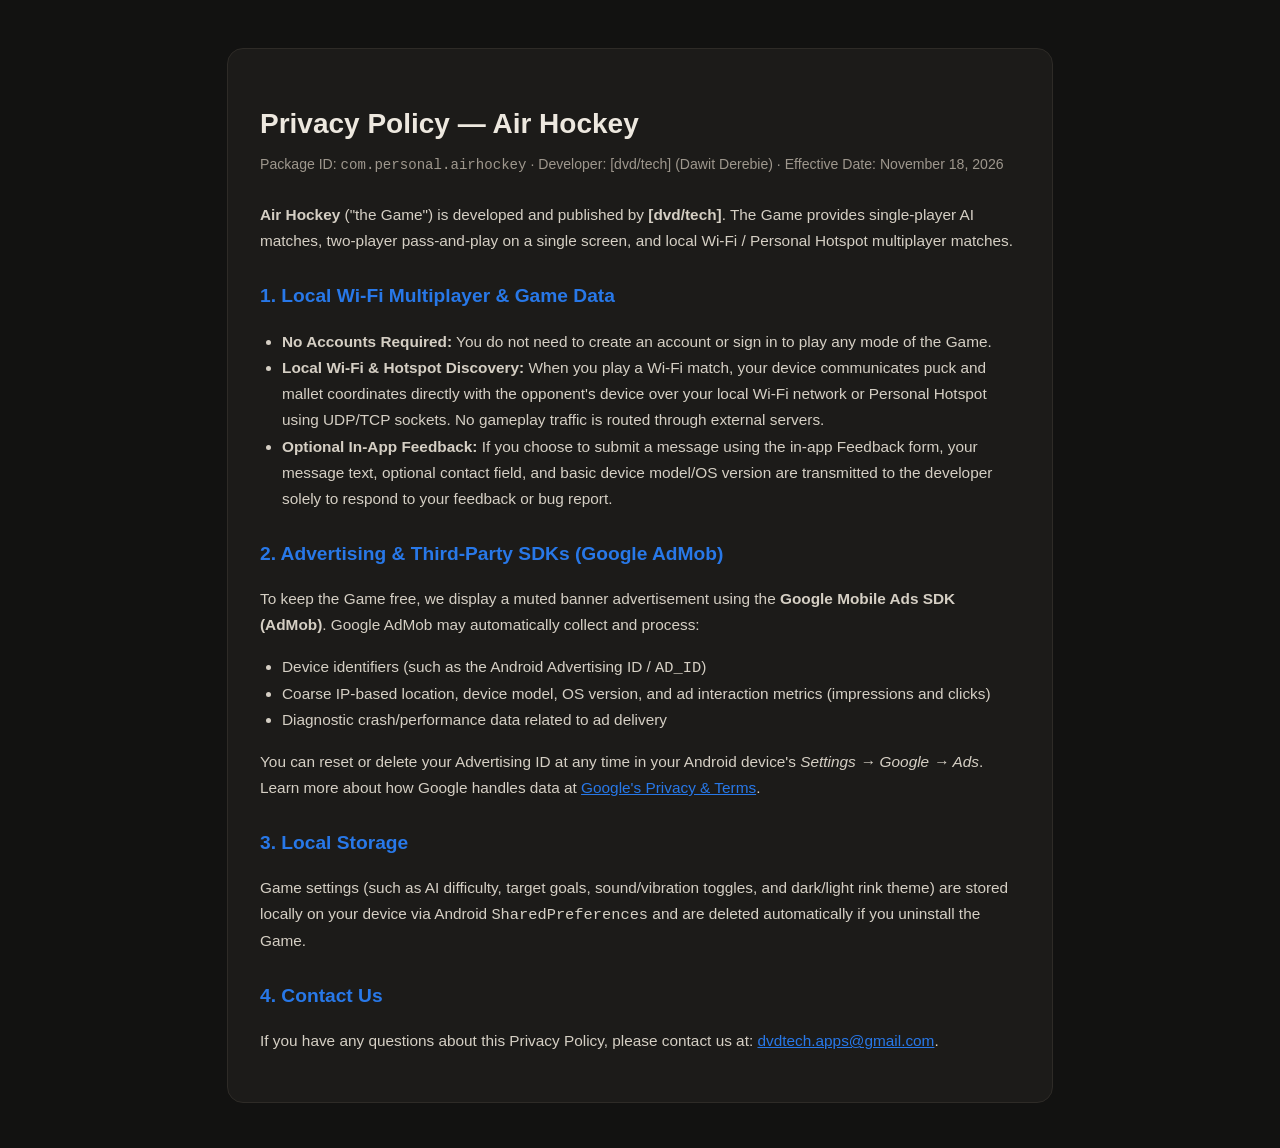
==== air-hockey-privacy.html @ 8755b87b "Publish [dvd/tech] privacy policies and AdMob app-ads.txt" ====
<!DOCTYPE html>
<html lang="en">
<head>
  <meta charset="UTF-8">
  <meta name="viewport" content="width=device-width, initial-scale=1.0">
  <title>Privacy Policy — Air Hockey ([dvd/tech])</title>
  <style>
    body {
      font-family: -apple-system, BlinkMacSystemFont, "Segoe UI", Roboto, sans-serif;
      background: #121211;
      color: #EDE8DF;
      line-height: 1.7;
      padding: 40px 20px;
    }
    .container {
      max-width: 760px;
      margin: 0 auto;
      background: #1C1B19;
      border: 1px solid #2E2B27;
      border-radius: 16px;
      padding: 32px;
    }
    h1 { font-size: 1.75rem; margin-bottom: 6px; }
    h2 { font-size: 1.2rem; margin-top: 26px; margin-bottom: 8px; color: #2878E8; }
    p, li { color: #D5CFC4; font-size: 0.96rem; }
    ul { padding-left: 22px; margin-bottom: 12px; }
    .meta { color: #9E978D; font-size: 0.88rem; margin-bottom: 24px; }
    a { color: #2878E8; }
  </style>
</head>
<body>
  <div class="container">
    <h1>Privacy Policy — Air Hockey</h1>
    <div class="meta">Package ID: <code>com.personal.airhockey</code> · Developer: [dvd/tech] (Dawit Derebie) · Effective Date: November 18, 2026</div>

    <p><strong>Air Hockey</strong> ("the Game") is developed and published by <strong>[dvd/tech]</strong>. The Game provides single-player AI matches, two-player pass-and-play on a single screen, and local Wi-Fi / Personal Hotspot multiplayer matches.</p>

    <h2>1. Local Wi-Fi Multiplayer & Game Data</h2>
    <ul>
      <li><strong>No Accounts Required:</strong> You do not need to create an account or sign in to play any mode of the Game.</li>
      <li><strong>Local Wi-Fi &amp; Hotspot Discovery:</strong> When you play a Wi-Fi match, your device communicates puck and mallet coordinates directly with the opponent's device over your local Wi-Fi network or Personal Hotspot using UDP/TCP sockets. No gameplay traffic is routed through external servers.</li>
      <li><strong>Optional In-App Feedback:</strong> If you choose to submit a message using the in-app Feedback form, your message text, optional contact field, and basic device model/OS version are transmitted to the developer solely to respond to your feedback or bug report.</li>
    </ul>

    <h2>2. Advertising & Third-Party SDKs (Google AdMob)</h2>
    <p>To keep the Game free, we display a muted banner advertisement using the <strong>Google Mobile Ads SDK (AdMob)</strong>. Google AdMob may automatically collect and process:</p>
    <ul>
      <li>Device identifiers (such as the Android Advertising ID / <code>AD_ID</code>)</li>
      <li>Coarse IP-based location, device model, OS version, and ad interaction metrics (impressions and clicks)</li>
      <li>Diagnostic crash/performance data related to ad delivery</li>
    </ul>
    <p>You can reset or delete your Advertising ID at any time in your Android device's <em>Settings &rarr; Google &rarr; Ads</em>. Learn more about how Google handles data at <a href="https://policies.google.com/technologies/partner-sites" target="_blank" rel="noopener">Google's Privacy &amp; Terms</a>.</p>

    <h2>3. Local Storage</h2>
    <p>Game settings (such as AI difficulty, target goals, sound/vibration toggles, and dark/light rink theme) are stored locally on your device via Android <code>SharedPreferences</code> and are deleted automatically if you uninstall the Game.</p>

    <h2>4. Contact Us</h2>
    <p>If you have any questions about this Privacy Policy, please contact us at: <a href="mailto:dvdtech.apps@gmail.com">dvdtech.apps@gmail.com</a>.</p>
  </div>
</body>
</html>
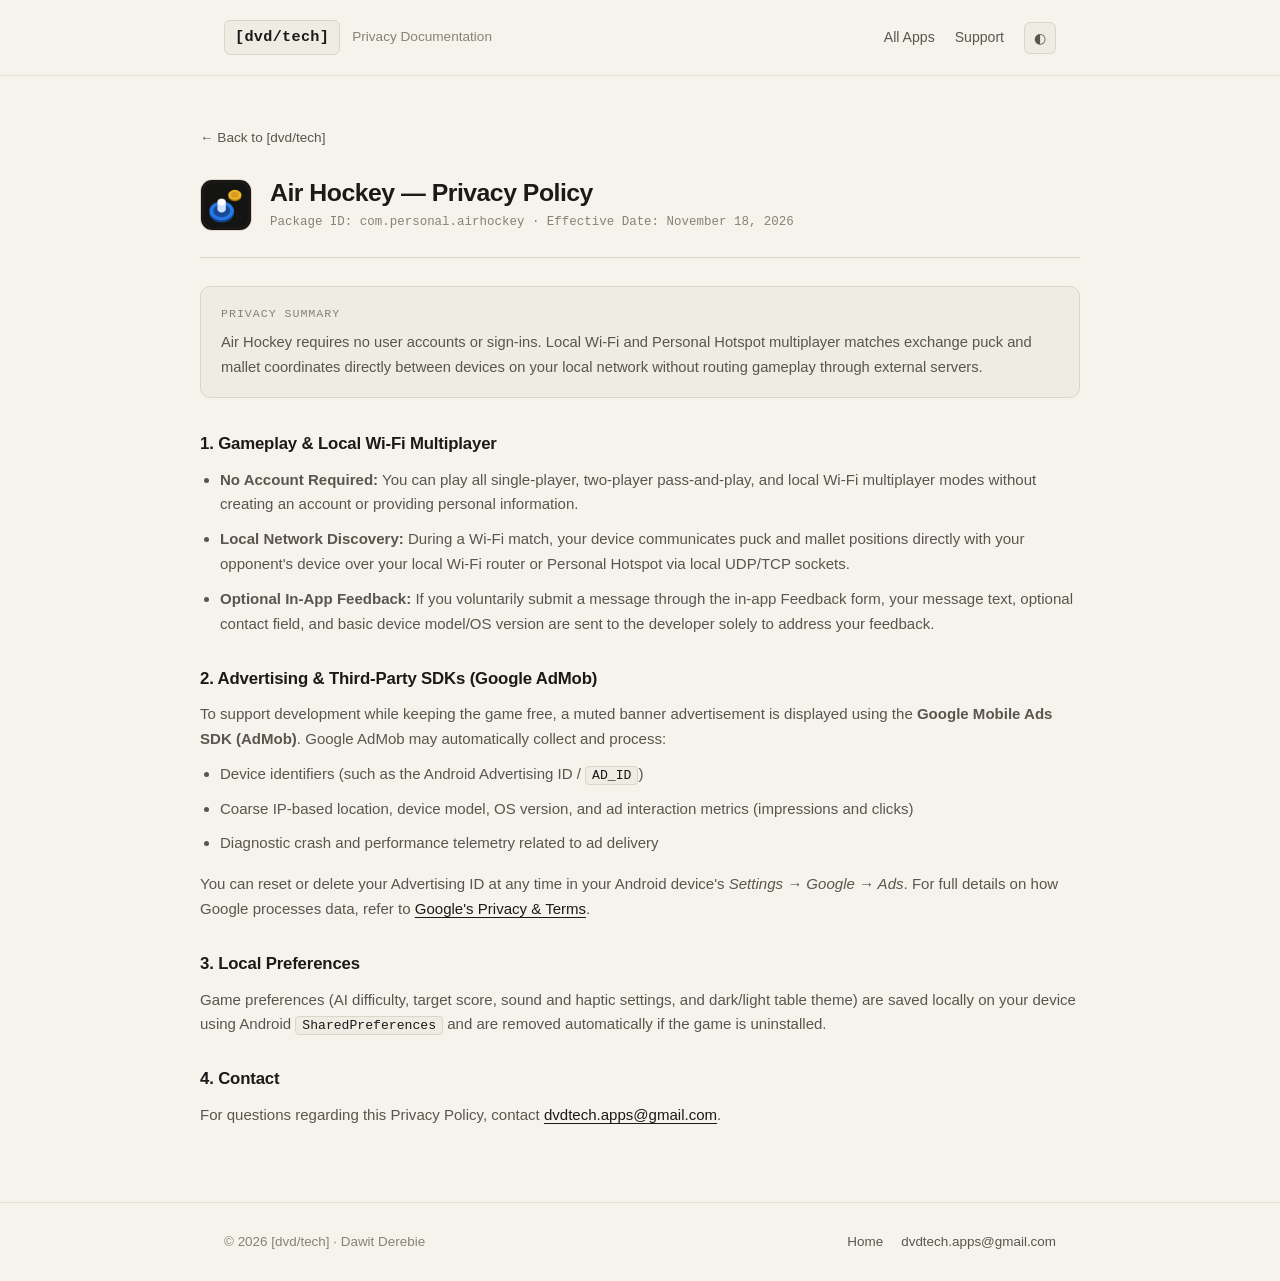
==== commit c2eaabfb: "Redesign [dvd/tech] studio site and privacy documentation with refined editorial layout" ====
--- a/air-hockey-privacy.html
+++ b/air-hockey-privacy.html
@@ -3,59 +3,88 @@
 <head>
   <meta charset="UTF-8">
   <meta name="viewport" content="width=device-width, initial-scale=1.0">
-  <title>Privacy Policy — Air Hockey ([dvd/tech])</title>
-  <style>
-    body {
-      font-family: -apple-system, BlinkMacSystemFont, "Segoe UI", Roboto, sans-serif;
-      background: #121211;
-      color: #EDE8DF;
-      line-height: 1.7;
-      padding: 40px 20px;
+  <title>Privacy Policy — Air Hockey · [dvd/tech]</title>
+  <link rel="stylesheet" href="/style.css">
+  <script>
+    (function() {
+      var saved = localStorage.getItem('dvdtech_theme');
+      if (saved === 'light' || saved === 'dark') {
+        document.documentElement.setAttribute('data-theme', saved);
+      } else if (window.matchMedia && window.matchMedia('(prefers-color-scheme: light)').matches) {
+        document.documentElement.setAttribute('data-theme', 'light');
+      }
+    })();
+    function toggleTheme() {
+      var cur = document.documentElement.getAttribute('data-theme') === 'light' ? 'dark' : 'light';
+      document.documentElement.setAttribute('data-theme', cur);
+      localStorage.setItem('dvdtech_theme', cur);
     }
-    .container {
-      max-width: 760px;
-      margin: 0 auto;
-      background: #1C1B19;
-      border: 1px solid #2E2B27;
-      border-radius: 16px;
-      padding: 32px;
-    }
-    h1 { font-size: 1.75rem; margin-bottom: 6px; }
-    h2 { font-size: 1.2rem; margin-top: 26px; margin-bottom: 8px; color: #2878E8; }
-    p, li { color: #D5CFC4; font-size: 0.96rem; }
-    ul { padding-left: 22px; margin-bottom: 12px; }
-    .meta { color: #9E978D; font-size: 0.88rem; margin-bottom: 24px; }
-    a { color: #2878E8; }
-  </style>
+  </script>
 </head>
 <body>
-  <div class="container">
-    <h1>Privacy Policy — Air Hockey</h1>
-    <div class="meta">Package ID: <code>com.personal.airhockey</code> · Developer: [dvd/tech] (Dawit Derebie) · Effective Date: November 18, 2026</div>
+  <header class="site-header">
+    <div class="container header-inner">
+      <a href="/" class="brand-link">
+        <span class="brand-mark">[dvd/tech]</span>
+        <span class="brand-sub">Privacy Documentation</span>
+      </a>
+      <nav class="nav-actions">
+        <a href="/" class="nav-link">All Apps</a>
+        <a href="mailto:dvdtech.apps@gmail.com" class="nav-link">Support</a>
+        <button class="theme-btn" onclick="toggleTheme()" aria-label="Toggle color theme" title="Toggle Light/Dark Theme">&#9680;</button>
+      </nav>
+    </div>
+  </header>
 
-    <p><strong>Air Hockey</strong> ("the Game") is developed and published by <strong>[dvd/tech]</strong>. The Game provides single-player AI matches, two-player pass-and-play on a single screen, and local Wi-Fi / Personal Hotspot multiplayer matches.</p>
+  <main class="container doc-wrapper">
+    <a href="/" class="breadcrumb">&larr; Back to [dvd/tech]</a>
 
-    <h2>1. Local Wi-Fi Multiplayer & Game Data</h2>
-    <ul>
-      <li><strong>No Accounts Required:</strong> You do not need to create an account or sign in to play any mode of the Game.</li>
-      <li><strong>Local Wi-Fi &amp; Hotspot Discovery:</strong> When you play a Wi-Fi match, your device communicates puck and mallet coordinates directly with the opponent's device over your local Wi-Fi network or Personal Hotspot using UDP/TCP sockets. No gameplay traffic is routed through external servers.</li>
-      <li><strong>Optional In-App Feedback:</strong> If you choose to submit a message using the in-app Feedback form, your message text, optional contact field, and basic device model/OS version are transmitted to the developer solely to respond to your feedback or bug report.</li>
-    </ul>
+    <div class="doc-header">
+      <img src="/assets/air-hockey-icon.png" alt="Air Hockey">
+      <div>
+        <h1>Air Hockey — Privacy Policy</h1>
+        <div class="doc-sub">Package ID: com.personal.airhockey &middot; Effective Date: November 18, 2026</div>
+      </div>
+    </div>
 
-    <h2>2. Advertising & Third-Party SDKs (Google AdMob)</h2>
-    <p>To keep the Game free, we display a muted banner advertisement using the <strong>Google Mobile Ads SDK (AdMob)</strong>. Google AdMob may automatically collect and process:</p>
-    <ul>
-      <li>Device identifiers (such as the Android Advertising ID / <code>AD_ID</code>)</li>
-      <li>Coarse IP-based location, device model, OS version, and ad interaction metrics (impressions and clicks)</li>
-      <li>Diagnostic crash/performance data related to ad delivery</li>
-    </ul>
-    <p>You can reset or delete your Advertising ID at any time in your Android device's <em>Settings &rarr; Google &rarr; Ads</em>. Learn more about how Google handles data at <a href="https://policies.google.com/technologies/partner-sites" target="_blank" rel="noopener">Google's Privacy &amp; Terms</a>.</p>
+    <div class="summary-box">
+      <div class="summary-label">Privacy Summary</div>
+      <p>Air Hockey requires no user accounts or sign-ins. Local Wi-Fi and Personal Hotspot multiplayer matches exchange puck and mallet coordinates directly between devices on your local network without routing gameplay through external servers.</p>
+    </div>
 
-    <h2>3. Local Storage</h2>
-    <p>Game settings (such as AI difficulty, target goals, sound/vibration toggles, and dark/light rink theme) are stored locally on your device via Android <code>SharedPreferences</code> and are deleted automatically if you uninstall the Game.</p>
+    <div class="doc-content">
+      <h2>1. Gameplay &amp; Local Wi-Fi Multiplayer</h2>
+      <ul>
+        <li><strong>No Account Required:</strong> You can play all single-player, two-player pass-and-play, and local Wi-Fi multiplayer modes without creating an account or providing personal information.</li>
+        <li><strong>Local Network Discovery:</strong> During a Wi-Fi match, your device communicates puck and mallet positions directly with your opponent's device over your local Wi-Fi router or Personal Hotspot via local UDP/TCP sockets.</li>
+        <li><strong>Optional In-App Feedback:</strong> If you voluntarily submit a message through the in-app Feedback form, your message text, optional contact field, and basic device model/OS version are sent to the developer solely to address your feedback.</li>
+      </ul>
 
-    <h2>4. Contact Us</h2>
-    <p>If you have any questions about this Privacy Policy, please contact us at: <a href="mailto:dvdtech.apps@gmail.com">dvdtech.apps@gmail.com</a>.</p>
-  </div>
+      <h2>2. Advertising &amp; Third-Party SDKs (Google AdMob)</h2>
+      <p>To support development while keeping the game free, a muted banner advertisement is displayed using the <strong>Google Mobile Ads SDK (AdMob)</strong>. Google AdMob may automatically collect and process:</p>
+      <ul>
+        <li>Device identifiers (such as the Android Advertising ID / <code>AD_ID</code>)</li>
+        <li>Coarse IP-based location, device model, OS version, and ad interaction metrics (impressions and clicks)</li>
+        <li>Diagnostic crash and performance telemetry related to ad delivery</li>
+      </ul>
+      <p>You can reset or delete your Advertising ID at any time in your Android device's <em>Settings &rarr; Google &rarr; Ads</em>. For full details on how Google processes data, refer to <a href="https://policies.google.com/technologies/partner-sites" target="_blank" rel="noopener">Google's Privacy &amp; Terms</a>.</p>
+
+      <h2>3. Local Preferences</h2>
+      <p>Game preferences (AI difficulty, target score, sound and haptic settings, and dark/light table theme) are saved locally on your device using Android <code>SharedPreferences</code> and are removed automatically if the game is uninstalled.</p>
+
+      <h2>4. Contact</h2>
+      <p>For questions regarding this Privacy Policy, contact <a href="mailto:dvdtech.apps@gmail.com">dvdtech.apps@gmail.com</a>.</p>
+    </div>
+  </main>
+
+  <footer class="site-footer">
+    <div class="container footer-inner">
+      <span>&copy; 2026 [dvd/tech] &middot; Dawit Derebie</span>
+      <div class="footer-links">
+        <a href="/">Home</a>
+        <a href="mailto:dvdtech.apps@gmail.com">dvdtech.apps@gmail.com</a>
+      </div>
+    </div>
+  </footer>
 </body>
 </html>
--- a/style.css
+++ b/style.css
@@ -0,0 +1,485 @@
+:root {
+  --bg: #111110;
+  --surface: #181715;
+  --surface-hover: #1E1D1A;
+  --border: #282623;
+  --border-subtle: #201E1C;
+  --text: #ECE7DF;
+  --text-secondary: #A69F95;
+  --text-muted: #706B63;
+  --accent: #C87A4B;
+  --badge-bg: #211F1C;
+  --shadow: 0 1px 2px rgba(0, 0, 0, 0.35);
+}
+
+[data-theme="light"] {
+  --bg: #F6F3EC;
+  --surface: #EFECE4;
+  --surface-hover: #E8E4DA;
+  --border: #DCD6CA;
+  --border-subtle: #E5E0D5;
+  --text: #1B1A18;
+  --text-secondary: #5A554E;
+  --text-muted: #878178;
+  --accent: #B56535;
+  --badge-bg: #E5E0D5;
+  --shadow: 0 1px 2px rgba(0, 0, 0, 0.04);
+}
+
+* {
+  box-sizing: border-box;
+  margin: 0;
+  padding: 0;
+}
+
+html {
+  font-size: 16px;
+  -webkit-font-smoothing: antialiased;
+  -moz-osx-font-smoothing: grayscale;
+  scroll-behavior: smooth;
+}
+
+body {
+  font-family: -apple-system, BlinkMacSystemFont, "Inter", "Segoe UI", Roboto, Helvetica, Arial, sans-serif;
+  background-color: var(--bg);
+  color: var(--text);
+  line-height: 1.65;
+  min-height: 100vh;
+  display: flex;
+  flex-direction: column;
+  transition: background-color 0.2s ease, color 0.2s ease;
+}
+
+.container {
+  width: 100%;
+  max-width: 880px;
+  margin: 0 auto;
+  padding: 0 24px;
+}
+
+/* Header & Navigation */
+.site-header {
+  border-bottom: 1px solid var(--border-subtle);
+  padding: 20px 0;
+}
+
+.header-inner {
+  display: flex;
+  align-items: center;
+  justify-content: space-between;
+  gap: 16px;
+}
+
+.brand-link {
+  display: inline-flex;
+  align-items: center;
+  gap: 12px;
+  text-decoration: none;
+  color: var(--text);
+}
+
+.brand-mark {
+  font-family: ui-monospace, "SF Mono", SFMono-Regular, Menlo, Consolas, monospace;
+  font-size: 0.95rem;
+  font-weight: 600;
+  letter-spacing: 0.02em;
+  color: var(--text);
+  padding: 4px 10px;
+  background: var(--surface);
+  border: 1px solid var(--border);
+  border-radius: 6px;
+}
+
+.brand-sub {
+  font-size: 0.85rem;
+  color: var(--text-muted);
+  font-weight: 500;
+}
+
+.nav-actions {
+  display: flex;
+  align-items: center;
+  gap: 20px;
+}
+
+.nav-link {
+  color: var(--text-secondary);
+  text-decoration: none;
+  font-size: 0.88rem;
+  font-weight: 500;
+  transition: color 0.15s ease;
+}
+
+.nav-link:hover {
+  color: var(--text);
+}
+
+.theme-btn {
+  background: var(--surface);
+  border: 1px solid var(--border);
+  color: var(--text-secondary);
+  width: 32px;
+  height: 32px;
+  border-radius: 6px;
+  cursor: pointer;
+  display: inline-flex;
+  align-items: center;
+  justify-content: center;
+  font-size: 0.85rem;
+  transition: border-color 0.15s ease, color 0.15s ease;
+}
+
+.theme-btn:hover {
+  color: var(--text);
+  border-color: var(--text-muted);
+}
+
+/* Hero Section */
+.hero {
+  padding: 64px 0 48px;
+  border-bottom: 1px solid var(--border-subtle);
+}
+
+.hero-eyebrow {
+  font-family: ui-monospace, "SF Mono", SFMono-Regular, Menlo, monospace;
+  font-size: 0.78rem;
+  text-transform: uppercase;
+  letter-spacing: 0.1em;
+  color: var(--text-muted);
+  margin-bottom: 14px;
+}
+
+.hero h1 {
+  font-size: clamp(1.75rem, 3.5vw, 2.35rem);
+  font-weight: 650;
+  letter-spacing: -0.025em;
+  line-height: 1.22;
+  color: var(--text);
+  max-width: 640px;
+  margin-bottom: 16px;
+}
+
+.hero p {
+  font-size: 1.02rem;
+  color: var(--text-secondary);
+  max-width: 600px;
+  line-height: 1.65;
+}
+
+/* Section Headers */
+.section {
+  padding: 48px 0;
+}
+
+.section-header {
+  display: flex;
+  align-items: baseline;
+  justify-content: space-between;
+  margin-bottom: 24px;
+}
+
+.section-title {
+  font-family: ui-monospace, "SF Mono", SFMono-Regular, Menlo, monospace;
+  font-size: 0.78rem;
+  text-transform: uppercase;
+  letter-spacing: 0.1em;
+  color: var(--text-muted);
+  font-weight: 600;
+}
+
+/* App Cards */
+.app-list {
+  display: flex;
+  flex-direction: column;
+  gap: 16px;
+}
+
+.app-card {
+  background: var(--surface);
+  border: 1px solid var(--border);
+  border-radius: 12px;
+  padding: 24px;
+  display: flex;
+  gap: 22px;
+  align-items: flex-start;
+  box-shadow: var(--shadow);
+  transition: border-color 0.15s ease, background-color 0.15s ease;
+}
+
+.app-card:hover {
+  background: var(--surface-hover);
+}
+
+.app-icon {
+  width: 60px;
+  height: 60px;
+  border-radius: 14px;
+  flex-shrink: 0;
+  border: 1px solid var(--border);
+  object-fit: cover;
+}
+
+.app-body {
+  flex: 1;
+  min-width: 0;
+}
+
+.app-top {
+  display: flex;
+  align-items: center;
+  justify-content: space-between;
+  gap: 12px;
+  flex-wrap: wrap;
+  margin-bottom: 6px;
+}
+
+.app-title-group {
+  display: flex;
+  align-items: center;
+  gap: 10px;
+}
+
+.app-name {
+  font-size: 1.12rem;
+  font-weight: 620;
+  letter-spacing: -0.01em;
+  color: var(--text);
+}
+
+.app-tag {
+  font-family: ui-monospace, "SF Mono", SFMono-Regular, Menlo, monospace;
+  font-size: 0.72rem;
+  color: var(--text-secondary);
+  background: var(--badge-bg);
+  border: 1px solid var(--border);
+  padding: 2px 8px;
+  border-radius: 5px;
+}
+
+.app-desc {
+  font-size: 0.94rem;
+  color: var(--text-secondary);
+  margin-bottom: 14px;
+  line-height: 1.6;
+}
+
+.app-meta {
+  display: flex;
+  align-items: center;
+  justify-content: space-between;
+  flex-wrap: wrap;
+  gap: 12px;
+  padding-top: 12px;
+  border-top: 1px solid var(--border-subtle);
+}
+
+.spec-list {
+  display: flex;
+  flex-wrap: wrap;
+  gap: 14px;
+  list-style: none;
+}
+
+.spec-list li {
+  font-size: 0.8rem;
+  color: var(--text-muted);
+  display: inline-flex;
+  align-items: center;
+  gap: 6px;
+}
+
+.spec-list li::before {
+  content: "";
+  width: 4px;
+  height: 4px;
+  border-radius: 50%;
+  background: var(--text-muted);
+}
+
+.policy-link {
+  font-size: 0.84rem;
+  font-weight: 500;
+  color: var(--text);
+  text-decoration: none;
+  display: inline-flex;
+  align-items: center;
+  gap: 4px;
+  transition: color 0.15s ease;
+}
+
+.policy-link:hover {
+  color: var(--accent);
+}
+
+/* Principles Grid */
+.principles-grid {
+  display: grid;
+  grid-template-columns: repeat(auto-fit, minmax(240px, 1fr));
+  gap: 16px;
+}
+
+.principle-card {
+  background: var(--surface);
+  border: 1px solid var(--border);
+  border-radius: 10px;
+  padding: 20px;
+}
+
+.principle-card h3 {
+  font-size: 0.94rem;
+  font-weight: 600;
+  margin-bottom: 6px;
+  color: var(--text);
+}
+
+.principle-card p {
+  font-size: 0.86rem;
+  color: var(--text-secondary);
+  line-height: 1.55;
+}
+
+/* Legal / Privacy Document Layout */
+.doc-wrapper {
+  padding: 48px 0 64px;
+}
+
+.breadcrumb {
+  display: inline-flex;
+  align-items: center;
+  gap: 6px;
+  font-size: 0.85rem;
+  color: var(--text-secondary);
+  text-decoration: none;
+  margin-bottom: 28px;
+}
+
+.breadcrumb:hover {
+  color: var(--text);
+}
+
+.doc-header {
+  display: flex;
+  align-items: center;
+  gap: 18px;
+  padding-bottom: 24px;
+  margin-bottom: 28px;
+  border-bottom: 1px solid var(--border);
+}
+
+.doc-header img {
+  width: 52px;
+  height: 52px;
+  border-radius: 12px;
+  border: 1px solid var(--border);
+}
+
+.doc-header h1 {
+  font-size: 1.55rem;
+  font-weight: 650;
+  letter-spacing: -0.02em;
+  line-height: 1.25;
+}
+
+.doc-sub {
+  font-family: ui-monospace, "SF Mono", SFMono-Regular, Menlo, monospace;
+  font-size: 0.78rem;
+  color: var(--text-muted);
+  margin-top: 4px;
+}
+
+.summary-box {
+  background: var(--surface);
+  border: 1px solid var(--border);
+  border-radius: 10px;
+  padding: 18px 20px;
+  margin-bottom: 32px;
+}
+
+.summary-box .summary-label {
+  font-family: ui-monospace, "SF Mono", SFMono-Regular, Menlo, monospace;
+  font-size: 0.73rem;
+  text-transform: uppercase;
+  letter-spacing: 0.08em;
+  color: var(--text-muted);
+  margin-bottom: 6px;
+}
+
+.summary-box p {
+  font-size: 0.92rem;
+  color: var(--text-secondary);
+  margin: 0;
+}
+
+.doc-content h2 {
+  font-size: 1.05rem;
+  font-weight: 620;
+  color: var(--text);
+  margin: 28px 0 10px;
+  letter-spacing: -0.01em;
+}
+
+.doc-content p,
+.doc-content li {
+  font-size: 0.94rem;
+  color: var(--text-secondary);
+  margin-bottom: 10px;
+}
+
+.doc-content ul {
+  padding-left: 20px;
+  margin-bottom: 16px;
+}
+
+.doc-content code {
+  font-family: ui-monospace, "SF Mono", SFMono-Regular, Menlo, monospace;
+  font-size: 0.82rem;
+  background: var(--surface);
+  border: 1px solid var(--border);
+  padding: 1px 6px;
+  border-radius: 4px;
+  color: var(--text);
+}
+
+.doc-content a {
+  color: var(--text);
+  text-decoration: underline;
+  text-underline-offset: 3px;
+}
+
+/* Footer */
+.site-footer {
+  margin-top: auto;
+  border-top: 1px solid var(--border-subtle);
+  padding: 28px 0;
+}
+
+.footer-inner {
+  display: flex;
+  align-items: center;
+  justify-content: space-between;
+  flex-wrap: wrap;
+  gap: 12px;
+  font-size: 0.84rem;
+  color: var(--text-muted);
+}
+
+.footer-links {
+  display: flex;
+  gap: 18px;
+}
+
+.footer-links a {
+  color: var(--text-secondary);
+  text-decoration: none;
+}
+
+.footer-links a:hover {
+  color: var(--text);
+}
+
+@media (max-width: 600px) {
+  .brand-sub { display: none; }
+  .hero { padding: 44px 0 36px; }
+  .app-card { flex-direction: column; gap: 14px; padding: 20px; }
+  .app-icon { width: 52px; height: 52px; }
+}
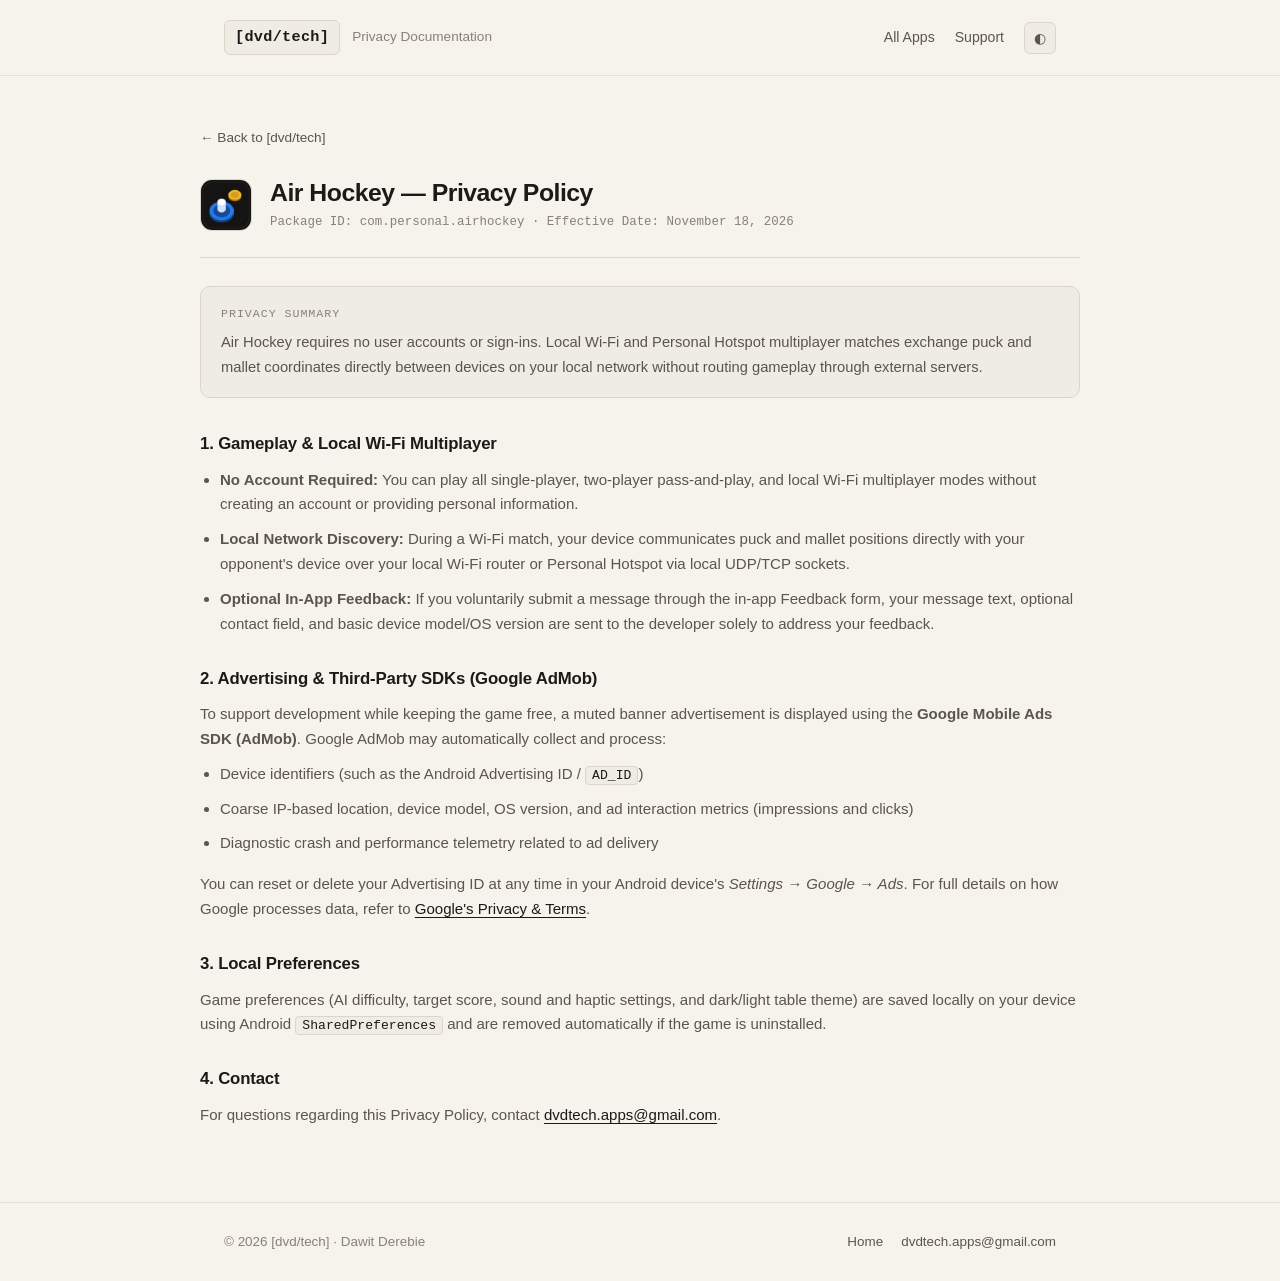
==== commit d15df0f4: "Add dynamic footer year and comprehensive mobile/tablet responsive breakpoints" ====
--- a/air-hockey-privacy.html
+++ b/air-hockey-privacy.html
@@ -79,12 +79,13 @@
 
   <footer class="site-footer">
     <div class="container footer-inner">
-      <span>&copy; 2026 [dvd/tech] &middot; Dawit Derebie</span>
+      <span>&copy; <span id="current-year">2026</span> [dvd/tech] &middot; Dawit Derebie</span>
       <div class="footer-links">
         <a href="/">Home</a>
         <a href="mailto:dvdtech.apps@gmail.com">dvdtech.apps@gmail.com</a>
       </div>
     </div>
   </footer>
+  <script>document.getElementById('current-year').textContent = new Date().getFullYear();</script>
 </body>
 </html>
--- a/style.css
+++ b/style.css
@@ -465,7 +465,8 @@
 
 .footer-links {
   display: flex;
-  gap: 18px;
+  flex-wrap: wrap;
+  gap: 12px 18px;
 }
 
 .footer-links a {
@@ -477,9 +478,42 @@
   color: var(--text);
 }
 
-@media (max-width: 600px) {
+.doc-content {
+  overflow-wrap: break-word;
+  word-break: break-word;
+}
+
+@media (max-width: 720px) {
+  .container { padding: 0 18px; }
+  .hero { padding: 44px 0 36px; }
+  .section { padding: 36px 0; }
+  .app-card { padding: 20px; gap: 16px; }
+  .principles-grid { grid-template-columns: 1fr; }
+  .footer-inner { flex-direction: column; align-items: flex-start; gap: 14px; }
+}
+
+@media (max-width: 540px) {
+  .site-header { padding: 14px 0; }
+  .header-inner { gap: 10px; }
   .brand-sub { display: none; }
-  .hero { padding: 44px 0 36px; }
-  .app-card { flex-direction: column; gap: 14px; padding: 20px; }
+  .nav-actions { gap: 12px; }
+  .nav-link { font-size: 0.82rem; }
+  .hero { padding: 32px 0 28px; }
+  .hero h1 { font-size: 1.55rem; }
+  .hero p { font-size: 0.94rem; }
+  .app-card { flex-direction: column; gap: 14px; padding: 18px; }
   .app-icon { width: 52px; height: 52px; }
-}
+  .app-meta { flex-direction: column; align-items: flex-start; gap: 10px; }
+  .spec-list { gap: 8px 12px; }
+  .doc-wrapper { padding: 32px 0 48px; }
+  .doc-header { flex-direction: column; align-items: flex-start; gap: 12px; padding-bottom: 18px; }
+  .doc-header h1 { font-size: 1.32rem; }
+  .summary-box { padding: 14px 16px; }
+}
+
+@media (max-width: 380px) {
+  .container { padding: 0 14px; }
+  .nav-actions { gap: 10px; }
+  .brand-mark { font-size: 0.86rem; padding: 3px 8px; }
+  .app-title-group { flex-direction: column; align-items: flex-start; gap: 6px; }
+}
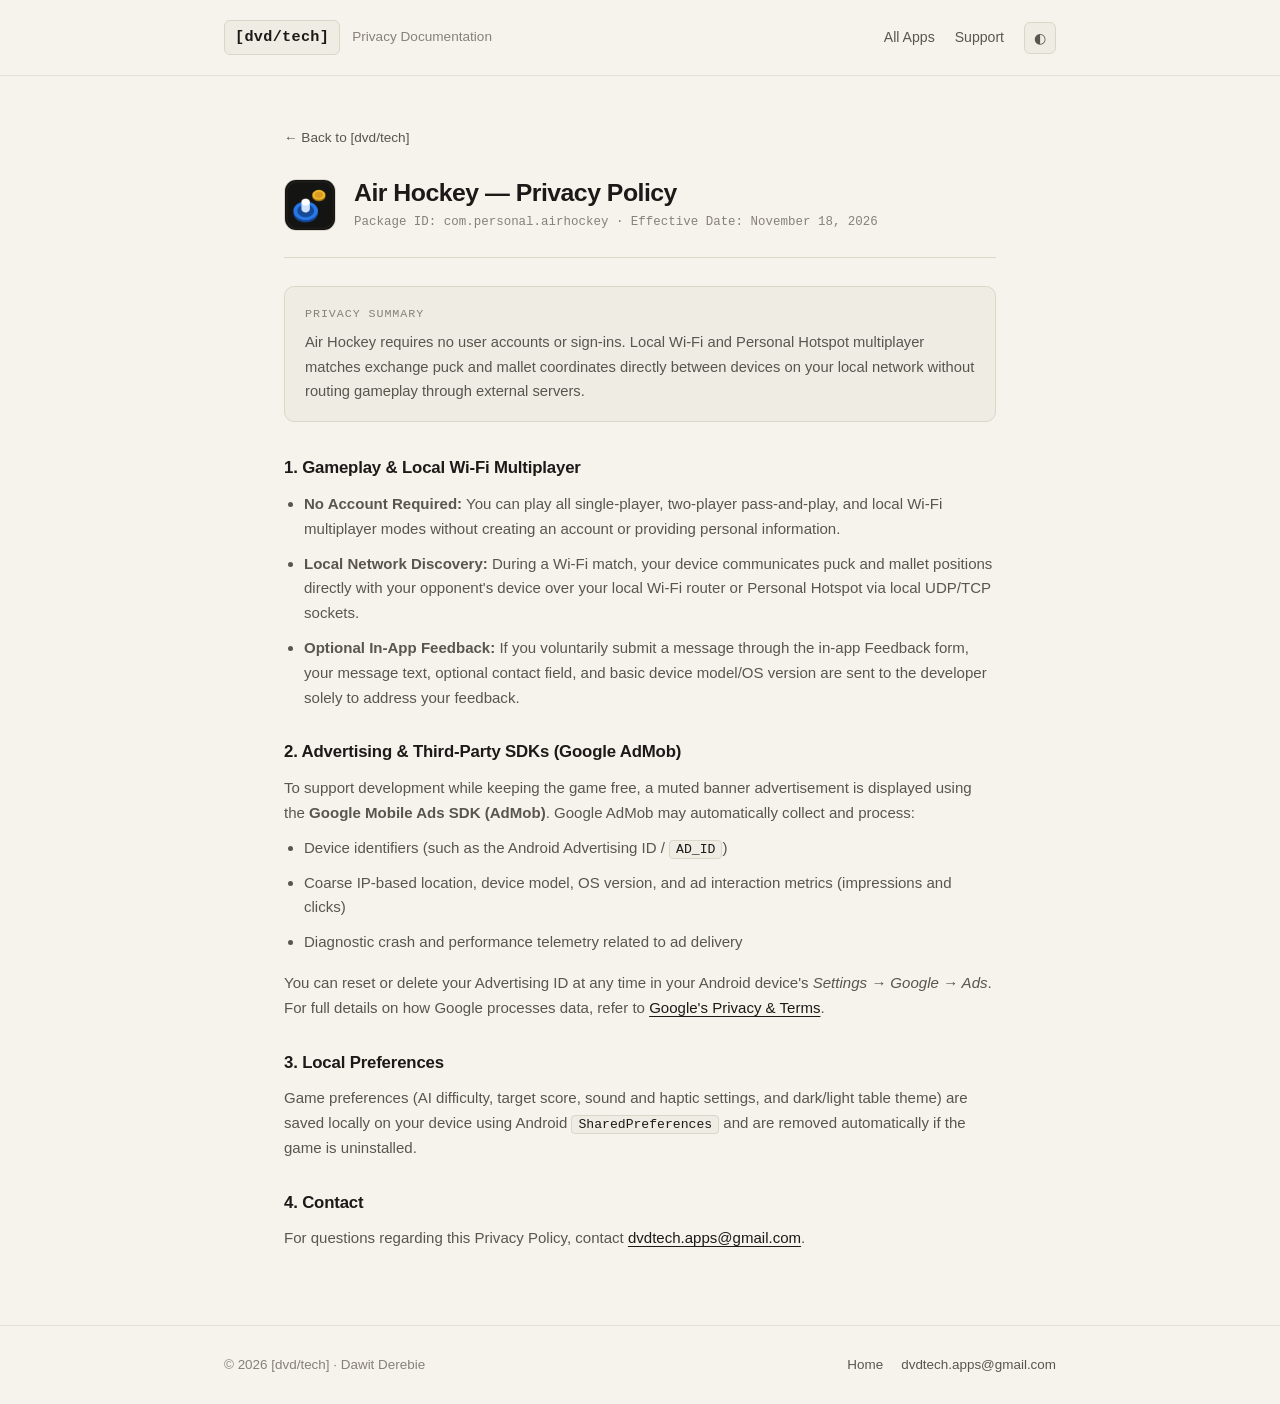
==== commit 8ef29558: "Add custom [d/t] studio favicon across all pages" ====
--- a/air-hockey-privacy.html
+++ b/air-hockey-privacy.html
@@ -4,6 +4,7 @@
   <meta charset="UTF-8">
   <meta name="viewport" content="width=device-width, initial-scale=1.0">
   <title>Privacy Policy — Air Hockey · [dvd/tech]</title>
+  <link rel="icon" type="image/svg+xml" href="/assets/favicon.svg">
   <link rel="stylesheet" href="/style.css">
   <script>
     (function() {
--- a/style.css
+++ b/style.css
@@ -340,7 +340,9 @@
 
 /* Legal / Privacy Document Layout */
 .doc-wrapper {
-  padding: 48px 0 64px;
+  max-width: 760px;
+  padding-top: 48px;
+  padding-bottom: 64px;
 }
 
 .breadcrumb {
@@ -505,7 +507,7 @@
   .app-icon { width: 52px; height: 52px; }
   .app-meta { flex-direction: column; align-items: flex-start; gap: 10px; }
   .spec-list { gap: 8px 12px; }
-  .doc-wrapper { padding: 32px 0 48px; }
+  .doc-wrapper { padding-top: 32px; padding-bottom: 48px; }
   .doc-header { flex-direction: column; align-items: flex-start; gap: 12px; padding-bottom: 18px; }
   .doc-header h1 { font-size: 1.32rem; }
   .summary-box { padding: 14px 16px; }
